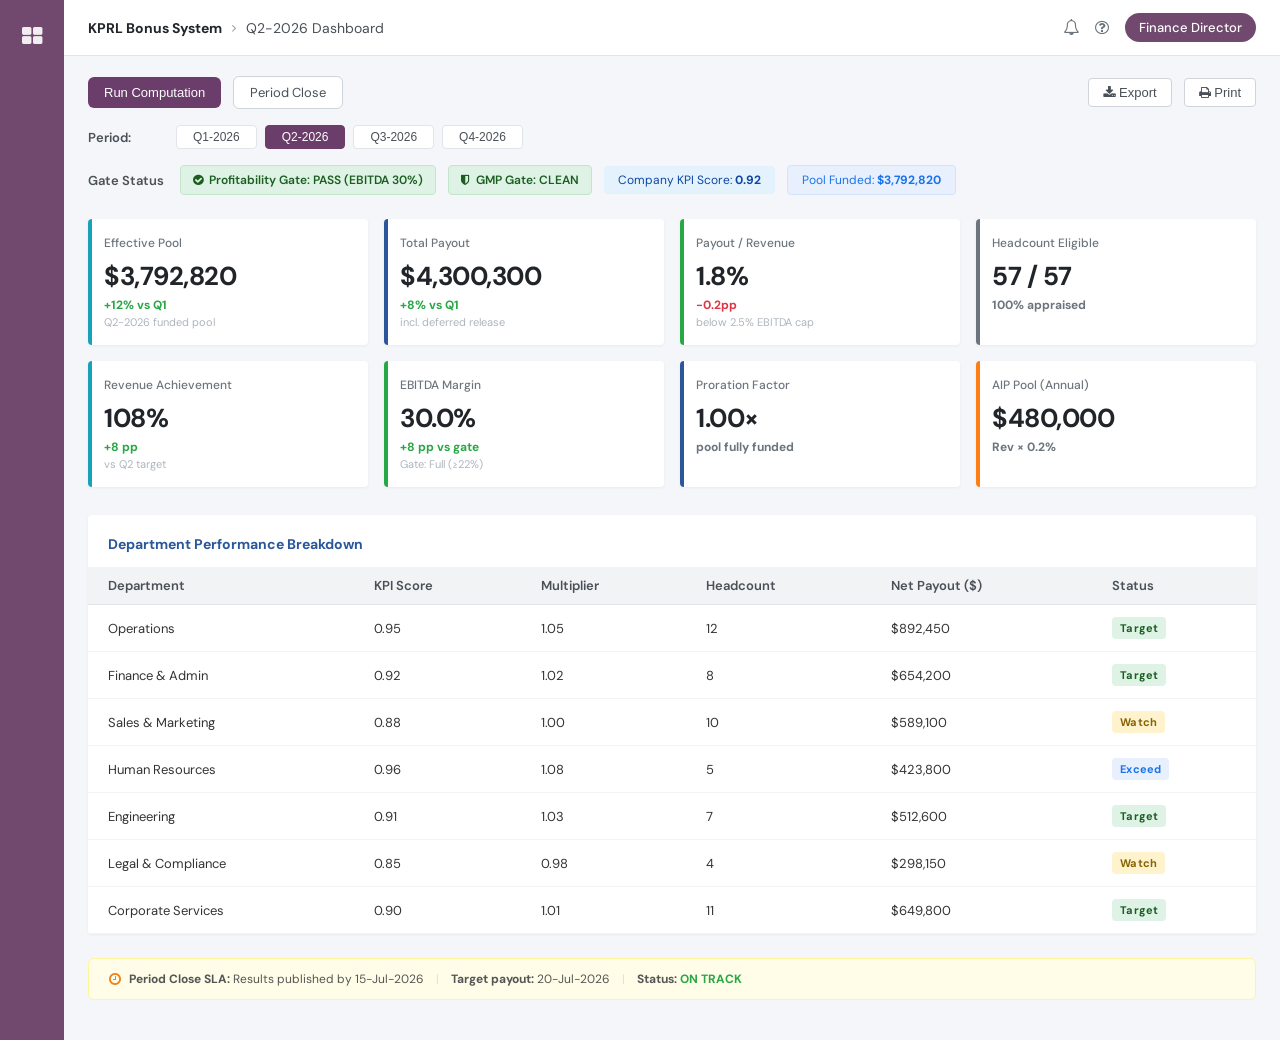
==== single-components/dashboard/index.html @ 0d8fa80e "feat: Add login and dashboard components for KPRL BMS - Implemented login functionality with form va" ====
<!DOCTYPE html>
<html lang="en">
<head>
    <meta charset="UTF-8">
    <meta name="viewport" content="width=device-width, initial-scale=1.0">
    <title>KPRL Bonus System - Q2-2026 Dashboard</title>
    <link rel="preconnect" href="https://fonts.googleapis.com">
    <link rel="preconnect" href="https://fonts.gstatic.com" crossorigin>
    <link href="https://fonts.googleapis.com/css2?family=DM+Sans:wght@300;400;500;600;700;800&display=swap" rel="stylesheet">
    <link rel="stylesheet" href="https://cdnjs.cloudflare.com/ajax/libs/font-awesome/4.7.0/css/font-awesome.min.css">
    <link rel="stylesheet" href="css/dashboard.css">
</head>
<body>

    <div class="kprl-dashboard-container">
        <aside class="kprl-sidebar">
            <div class="kprl-logo-box">
                <i class="fa fa-th-large kprl-logo-icon"></i>
            </div>
        </aside>

        <main class="kprl-main-content">

            <header class="kprl-header">
                <div class="kprl-breadcrumb">
                    <span class="kprl-brand-title">KPRL Bonus System</span>
                    <i class="fa fa-angle-right kprl-crumb-sep"></i>
                    <span class="kprl-current-view">Q2-2026 Dashboard</span>
                </div>
                <div class="kprl-user-actions">
                    <button class="kprl-icon-btn"><i class="fa fa-bell-o"></i></button>
                    <button class="kprl-icon-btn"><i class="fa fa-question-circle-o"></i></button>
                    <div class="kprl-user-badge">Finance Director</div>
                </div>
            </header>

            <section class="kprl-control-bar">
                <div class="kprl-action-group-left">
                    <button class="kprl-btn-primary">Run Computation</button>
                    <div class="kprl-status-pill-static">Period Close</div>
                </div>
                <div class="kprl-action-group-right">
                    <button class="kprl-btn-secondary"><i class="fa fa-download"></i> Export</button>
                    <button class="kprl-btn-secondary"><i class="fa fa-print"></i> Print</button>
                </div>
            </section>

            <nav class="kprl-period-tabs">
                <span class="kprl-label-text">Period:</span>
                <button class="kprl-tab-btn">Q1-2026</button>
                <button class="kprl-tab-btn kprl-tab-active">Q2-2026</button>
                <button class="kprl-tab-btn">Q3-2026</button>
                <button class="kprl-tab-btn">Q4-2026</button>
            </nav>

            <section class="kprl-gate-row">
                <span class="kprl-label-text">Gate Status</span>
                <div class="kprl-gate-badge kprl-gate-pass">
                    <i class="fa fa-check-circle"></i> Profitability Gate: PASS (EBITDA 30%)
                </div>
                <div class="kprl-gate-badge kprl-gate-clean">
                    <i class="fa fa-shield"></i> GMP Gate: CLEAN
                </div>
                <div class="kprl-gate-info-pill kprl-bg-light-blue">
                    Company KPI Score: <strong>0.92</strong>
                </div>
                <div class="kprl-gate-info-pill kprl-bg-bold-blue">
                    Pool Funded: <strong>$3,792,820</strong>
                </div>
            </section>

            <section class="kprl-kpi-grid">

                <div class="kprl-kpi-card kprl-border-cyan">
                    <div class="kprl-card-title">Effective Pool</div>
                    <div class="kprl-card-value">$3,792,820</div>
                    <div class="kprl-card-trend kprl-trend-up">+12% vs Q1</div>
                    <div class="kprl-card-subtext">Q2-2026 funded pool</div>
                </div>

                <div class="kprl-kpi-card kprl-border-dark-blue">
                    <div class="kprl-card-title">Total Payout</div>
                    <div class="kprl-card-value">$4,300,300</div>
                    <div class="kprl-card-trend kprl-trend-up">+8% vs Q1</div>
                    <div class="kprl-card-subtext">incl. deferred release</div>
                </div>

                <div class="kprl-kpi-card kprl-border-green">
                    <div class="kprl-card-title">Payout / Revenue</div>
                    <div class="kprl-card-value">1.8%</div>
                    <div class="kprl-card-trend kprl-trend-down">-0.2pp</div>
                    <div class="kprl-card-subtext">below 2.5% EBITDA cap</div>
                </div>

                <div class="kprl-kpi-card kprl-border-gray">
                    <div class="kprl-card-title">Headcount Eligible</div>
                    <div class="kprl-card-value">57 / 57</div>
                    <div class="kprl-card-trend kprl-trend-neutral">100% appraised</div>
                    <div class="kprl-card-subtext">&nbsp;</div>
                </div>

                <div class="kprl-kpi-card kprl-border-cyan">
                    <div class="kprl-card-title">Revenue Achievement</div>
                    <div class="kprl-card-value">108%</div>
                    <div class="kprl-card-trend kprl-trend-up">+8 pp</div>
                    <div class="kprl-card-subtext">vs Q2 target</div>
                </div>

                <div class="kprl-kpi-card kprl-border-green">
                    <div class="kprl-card-title">EBITDA Margin</div>
                    <div class="kprl-card-value">30.0%</div>
                    <div class="kprl-card-trend kprl-trend-up">+8 pp vs gate</div>
                    <div class="kprl-card-subtext">Gate: Full (&ge;22%)</div>
                </div>

                <div class="kprl-kpi-card kprl-border-dark-blue">
                    <div class="kprl-card-title">Proration Factor</div>
                    <div class="kprl-card-value">1.00&times;</div>
                    <div class="kprl-card-trend kprl-trend-neutral">pool fully funded</div>
                    <div class="kprl-card-subtext">&nbsp;</div>
                </div>

                <div class="kprl-kpi-card kprl-border-orange">
                    <div class="kprl-card-title">AIP Pool (Annual)</div>
                    <div class="kprl-card-value">$480,000</div>
                    <div class="kprl-card-trend kprl-trend-neutral">Rev &times; 0.2%</div>
                    <div class="kprl-card-subtext">&nbsp;</div>
                </div>

            </section>

            <section class="kprl-table-section">
                <h3 class="kprl-section-heading">Department Performance Breakdown</h3>

                <div class="kprl-table-responsive">
                    <table class="kprl-data-table">
                        <thead>
                            <tr>
                                <th>Department</th>
                                <th>KPI Score</th>
                                <th>Multiplier</th>
                                <th>Headcount</th>
                                <th>Net Payout ($)</th>
                                <th>Status</th>
                            </tr>
                        </thead>
                        <tbody>
                            <tr>
                                <td>Operations</td>
                                <td>0.95</td>
                                <td>1.05</td>
                                <td>12</td>
                                <td>$892,450</td>
                                <td><span class="kprl-status-tag kprl-tag-target">Target</span></td>
                            </tr>
                            <tr>
                                <td>Finance &amp; Admin</td>
                                <td>0.92</td>
                                <td>1.02</td>
                                <td>8</td>
                                <td>$654,200</td>
                                <td><span class="kprl-status-tag kprl-tag-target">Target</span></td>
                            </tr>
                            <tr>
                                <td>Sales &amp; Marketing</td>
                                <td>0.88</td>
                                <td>1.00</td>
                                <td>10</td>
                                <td>$589,100</td>
                                <td><span class="kprl-status-tag kprl-tag-watch">Watch</span></td>
                            </tr>
                            <tr>
                                <td>Human Resources</td>
                                <td>0.96</td>
                                <td>1.08</td>
                                <td>5</td>
                                <td>$423,800</td>
                                <td><span class="kprl-status-tag kprl-tag-exceed">Exceed</span></td>
                            </tr>
                            <tr>
                                <td>Engineering</td>
                                <td>0.91</td>
                                <td>1.03</td>
                                <td>7</td>
                                <td>$512,600</td>
                                <td><span class="kprl-status-tag kprl-tag-target">Target</span></td>
                            </tr>
                            <tr>
                                <td>Legal &amp; Compliance</td>
                                <td>0.85</td>
                                <td>0.98</td>
                                <td>4</td>
                                <td>$298,150</td>
                                <td><span class="kprl-status-tag kprl-tag-watch">Watch</span></td>
                            </tr>
                            <tr>
                                <td>Corporate Services</td>
                                <td>0.90</td>
                                <td>1.01</td>
                                <td>11</td>
                                <td>$649,800</td>
                                <td><span class="kprl-status-tag kprl-tag-target">Target</span></td>
                            </tr>
                        </tbody>
                    </table>
                </div>
            </section>

            <footer class="kprl-sla-footer">
                <div class="kprl-sla-content">
                    <i class="fa fa-clock-o kprl-sla-icon"></i>
                    <span><strong>Period Close SLA:</strong> Results published by 15-Jul-2026</span>
                    <span class="kprl-sla-divider">|</span>
                    <span><strong>Target payout:</strong> 20-Jul-2026</span>
                    <span class="kprl-sla-divider">|</span>
                    <span><strong>Status:</strong> <span class="kprl-text-success">ON TRACK</span></span>
                </div>
            </footer>

        </main>
    </div>

</body>
</html>
---- single-components/dashboard/css/dashboard.css ----
/* ==========================================================================
   KPRL BONUS SYSTEM BRAND & RESET CONFIGURATIONS
   ========================================================================== */
* {
    margin: 0;
    padding: 0;
    box-sizing: border-box;
}

body {
    font-family: 'DM Sans', sans-serif;
    background-color: #f6f8fa;
    color: #333333;
    -webkit-font-smoothing: antialiased;
    overflow-x: hidden;
}

/* Parent Workspace Dashboard Framework Layout */
.kprl-dashboard-container {
    display: flex;
    min-height: 100vh;
}

/* Left Sidebar Decorative Edge Panel */
.kprl-sidebar {
    width: 64px;
    background-color: #71496f; /* Signature deep plum tone */
    display: flex;
    flex-direction: column;
    align-items: center;
    padding-top: 16px;
    flex-shrink: 0;
}

.kprl-logo-box {
    width: 40px;
    height: 40px;
    display: flex;
    align-items: center;
    justify-content: center;
    cursor: pointer;
}

.kprl-logo-icon {
    color: #ffffff;
    font-size: 22px;
    opacity: 0.9;
}

/* Main Dashboard Container Context */
.kprl-main-content {
    flex-grow: 1;
    padding: 0 24px 40px 24px;
    background-color: #f4f6f9;
}

/* ==========================================================================
   NAVIGATION HEADER BAR
   ========================================================================== */
.kprl-header {
    height: 56px;
    display: flex;
    align-items: center;
    justify-content: space-between;
    border-bottom: 1px solid #e1e4e8;
    margin-bottom: 20px;
    background-color: #ffffff;
    margin-left: -24px;
    margin-right: -24px;
    padding: 0 24px;
}

.kprl-breadcrumb {
    display: flex;
    align-items: center;
    font-size: 14px;
}

.kprl-brand-title {
    font-weight: 700;
    color: #212529;
}

.kprl-crumb-sep {
    margin: 0 10px;
    color: #8c96a3;
    font-size: 12px;
}

.kprl-current-view {
    color: #495057;
    font-weight: 400;
}

.kprl-user-actions {
    display: flex;
    align-items: center;
    gap: 16px;
}

.kprl-icon-btn {
    background: none;
    border: none;
    color: #6c757d;
    font-size: 16px;
    cursor: pointer;
    transition: color 0.2s;
}

.kprl-icon-btn:hover {
    color: #212529;
}

.kprl-user-badge {
    background-color: #71496f;
    color: #ffffff;
    padding: 6px 14px;
    border-radius: 20px;
    font-size: 13px;
    font-weight: 500;
}

/* ==========================================================================
   CONTROLS, PILLS, & INTERACTION TOOLS
   ========================================================================== */
.kprl-control-bar {
    display: flex;
    align-items: center;
    justify-content: space-between;
    margin-bottom: 16px;
}

.kprl-action-group-left, .kprl-action-group-right {
    display: flex;
    align-items: center;
    gap: 12px;
}

.kprl-btn-primary {
    background-color: #6a3d6a;
    color: #ffffff;
    border: none;
    padding: 8px 16px;
    border-radius: 6px;
    font-weight: 500;
    font-size: 13px;
    cursor: pointer;
    transition: background-color 0.2s;
}

.kprl-btn-primary:hover {
    background-color: #532e53;
}

.kprl-btn-secondary {
    background-color: #ffffff;
    color: #495057;
    border: 1px solid #ced4da;
    padding: 6px 14px;
    border-radius: 4px;
    font-size: 13px;
    font-weight: 400;
    cursor: pointer;
    transition: background-color 0.2s, border-color 0.2s;
}

.kprl-btn-secondary:hover {
    background-color: #f8f9fa;
    border-color: #b5bbc1;
}

.kprl-status-pill-static {
    background-color: #ffffff;
    color: #495057;
    border: 1px solid #ced4da;
    padding: 7px 16px;
    border-radius: 6px;
    font-size: 13px;
}

/* Period Label Timeline Selection Tabs */
.kprl-period-tabs {
    display: flex;
    align-items: center;
    gap: 8px;
    margin-bottom: 16px;
}

.kprl-label-text {
    font-size: 13px;
    font-weight: 600;
    color: #495057;
    min-width: 80px;
}

.kprl-tab-btn {
    background-color: #ffffff;
    border: 1px solid #e1e4e8;
    color: #495057;
    padding: 4px 16px;
    border-radius: 4px;
    font-size: 12px;
    cursor: pointer;
    transition: all 0.2s ease;
}

.kprl-tab-btn:hover {
    background-color: #f1f3f5;
}

.kprl-tab-active {
    background-color: #6a3d6a;
    color: #ffffff;
    border-color: #6a3d6a;
    font-weight: 500;
}

/* ==========================================================================
   GATE STATUS LINE ITEMS
   ========================================================================== */
.kprl-gate-row {
    display: flex;
    align-items: center;
    flex-wrap: wrap;
    gap: 12px;
    margin-bottom: 24px;
}

.kprl-gate-badge {
    padding: 6px 12px;
    border-radius: 4px;
    font-size: 12px;
    font-weight: 600;
    display: flex;
    align-items: center;
    gap: 6px;
}

.kprl-gate-pass {
    background-color: #def2e6;
    color: #1b5e20;
    border: 1px solid #c3e6cb;
}

.kprl-gate-clean {
    background-color: #def2e6;
    color: #1b5e20;
    border: 1px solid #c3e6cb;
}

.kprl-gate-info-pill {
    padding: 6px 14px;
    border-radius: 4px;
    font-size: 12px;
}

.kprl-bg-light-blue {
    background-color: #e3f2fd;
    color: #0d47a1;
}

.kprl-bg-bold-blue {
    background-color: #e8f0fe;
    color: #1a73e8;
    border: 1px solid #d2e3fc;
}

/* ==========================================================================
   METRIC SUMMARY GRID & ANIMATED CARDS
   ========================================================================== */
.kprl-kpi-grid {
    display: grid;
    grid-template-columns: repeat(4, 1fr);
    gap: 16px;
    margin-bottom: 28px;
}

/* Interactive Card Entry & Scale Micro-Animations */
.kprl-kpi-card {
    background-color: #ffffff;
    border-radius: 4px;
    padding: 16px;
    box-shadow: 0 1px 3px rgba(0, 0, 0, 0.05);
    position: relative;
    transition: transform 0.25s cubic-bezier(0.4, 0, 0.2, 1), box-shadow 0.25s ease;
    animation: kprl-fade-in 0.4s cubic-bezier(0.1, 0.8, 0.3, 1) both;
}

.kprl-kpi-card:hover {
    transform: translateY(-4px) scale(1.015);
    box-shadow: 0 6px 16px rgba(0, 0, 0, 0.08);
}

/* Staggered card load triggers */
.kprl-kpi-card:nth-child(1) { animation-delay: 0.05s; }
.kprl-kpi-card:nth-child(2) { animation-delay: 0.10s; }
.kprl-kpi-card:nth-child(3) { animation-delay: 0.15s; }
.kprl-kpi-card:nth-child(4) { animation-delay: 0.20s; }

/* Structural Colored Side Accent Bars */
.kprl-kpi-card::before {
    content: '';
    position: absolute;
    left: 0;
    top: 0;
    bottom: 0;
    width: 4px;
    border-top-left-radius: 4px;
    border-bottom-left-radius: 4px;
}

.kprl-border-cyan::before { background-color: #17a2b8; }
.kprl-border-dark-blue::before { background-color: #2b579a; }
.kprl-border-green::before { background-color: #28a745; }
.kprl-border-gray::before { background-color: #6c757d; }
.kprl-border-orange::before { background-color: #fd7e14; }

/* Typography inside Metrics Cards */
.kprl-card-title {
    font-size: 12px;
    color: #6c757d;
    font-weight: 500;
    margin-bottom: 8px;
}

.kprl-card-value {
    font-size: 26px;
    font-weight: 700;
    color: #212529;
    margin-bottom: 4px;
    letter-spacing: -0.5px;
}

.kprl-card-trend {
    font-size: 12px;
    font-weight: 700;
    margin-bottom: 2px;
}

.kprl-trend-up { color: #28a745; }
.kprl-trend-down { color: #dc3545; }
.kprl-trend-neutral { color: #6c757d; }

.kprl-card-subtext {
    font-size: 11px;
    color: #adb5bd;
}

/* ==========================================================================
   DEPARTMENT BREAKDOWN TABLE SECTION
   ========================================================================== */
.kprl-table-section {
    background-color: #ffffff;
    border-radius: 4px;
    padding: 20px 0 0 0;
    box-shadow: 0 1px 3px rgba(0, 0, 0, 0.05);
    margin-bottom: 24px;
}

.kprl-section-heading {
    font-size: 14px;
    font-weight: 700;
    color: #2b579a;
    padding: 0 20px 14px 20px;
}

.kprl-table-responsive {
    width: 100%;
    overflow-x: auto;
}

.kprl-data-table {
    width: 100%;
    border-collapse: collapse;
    font-size: 13px;
    text-align: left;
}

.kprl-data-table th {
    background-color: #f1f3f5;
    color: #495057;
    font-weight: 600;
    padding: 10px 20px;
    border-bottom: 1px solid #e1e4e8;
}

.kprl-data-table td {
    padding: 12px 20px;
    border-bottom: 1px solid #f1f3f5;
    color: #333333;
}

.kprl-data-table tbody tr:hover {
    background-color: #f8f9fa;
}

/* Row Performance Status Badges */
.kprl-status-tag {
    display: inline-block;
    padding: 4px 8px;
    border-radius: 4px;
    font-size: 11px;
    font-weight: 700;
    text-align: center;
    letter-spacing: 0.2px;
}

.kprl-tag-target {
    background-color: #def2e6;
    color: #1b5e20;
}

.kprl-tag-exceed {
    background-color: #e8f0fe;
    color: #1a73e8;
}

.kprl-tag-watch {
    background-color: #fff3cd;
    color: #856404;
}

/* ==========================================================================
   BOTTOM ALERT & SLA STATUS PANEL
   ========================================================================== */
.kprl-sla-footer {
    background-color: #fffde7;
    border: 1px solid #fff59d;
    border-radius: 6px;
    padding: 12px 20px;
}

.kprl-sla-content {
    display: flex;
    align-items: center;
    font-size: 12px;
    color: #555555;
    flex-wrap: wrap;
}

.kprl-sla-icon {
    color: #f57f17;
    font-size: 14px;
    margin-right: 8px;
}

.kprl-sla-divider {
    margin: 0 12px;
    color: #e0e0e0;
}

.kprl-text-success {
    color: #28a745;
    font-weight: 700;
}

/* ==========================================================================
   KEYFRAME ANIMATION PROCEDURES
   ========================================================================== */
@keyframes kprl-fade-in {
    from {
        opacity: 0;
        transform: translateY(12px);
    }
    to {
        opacity: 1;
        transform: translateY(0);
    }
}

/* Responsive Scaling Breakpoints */
@media (max-width: 1100px) {
    .kprl-kpi-grid {
        grid-template-columns: repeat(2, 1fr);
    }
}

@media (max-width: 650px) {
    .kprl-kpi-grid {
        grid-template-columns: 1fr;
    }
    .kprl-control-bar, .kprl-gate-row {
        flex-direction: column;
        align-items: flex-start;
        gap: 10px;
    }
}
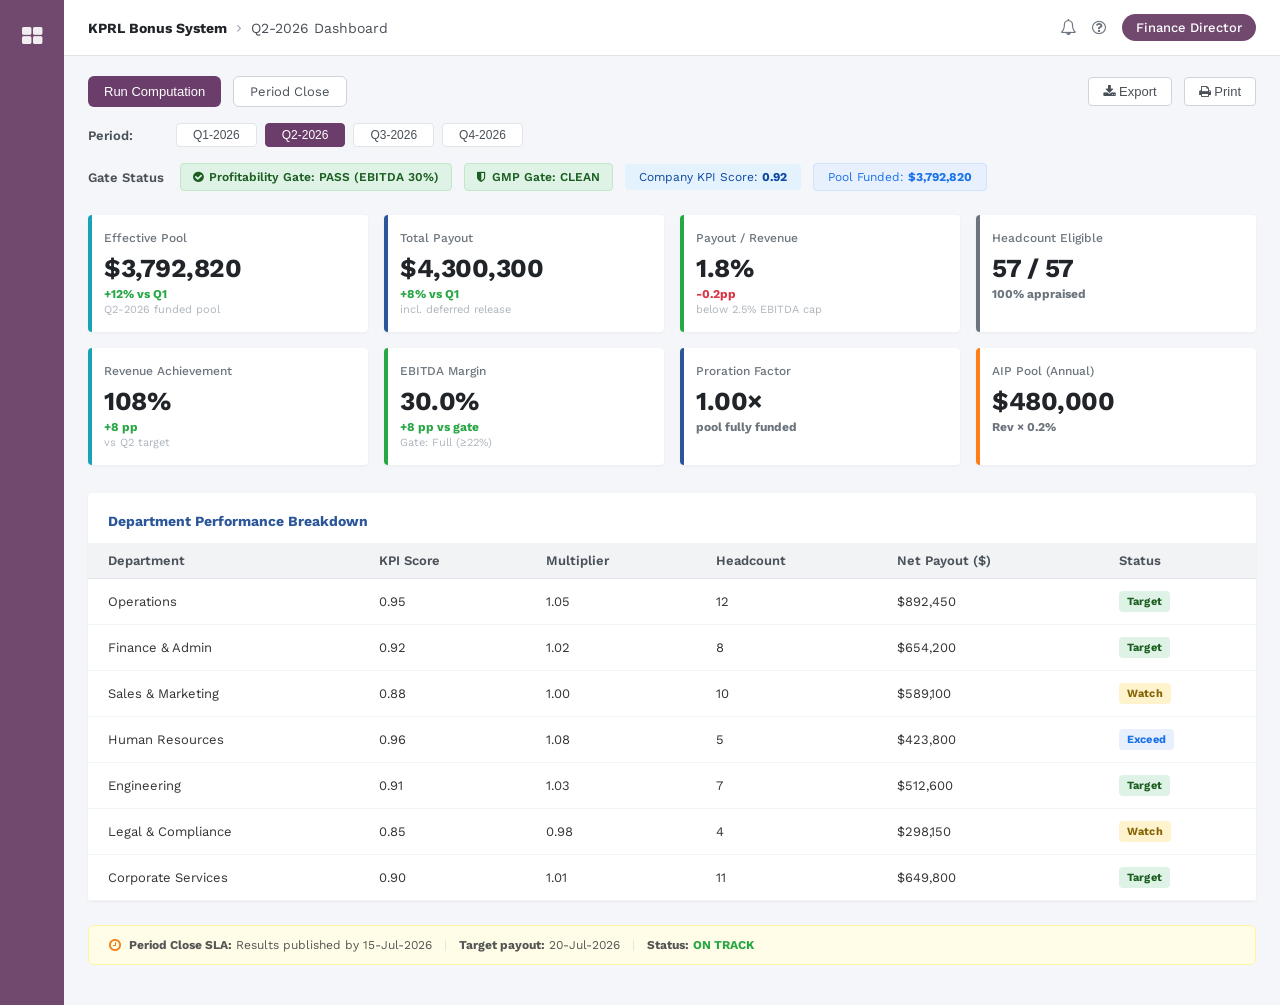
==== commit 44193ee3: "Add views for tenure multipliers, territory payouts, and territories; update font styles across comp" ====
--- a/single-components/dashboard/index.html
+++ b/single-components/dashboard/index.html
@@ -6,7 +6,7 @@
     <title>KPRL Bonus System - Q2-2026 Dashboard</title>
     <link rel="preconnect" href="https://fonts.googleapis.com">
     <link rel="preconnect" href="https://fonts.gstatic.com" crossorigin>
-    <link href="https://fonts.googleapis.com/css2?family=DM+Sans:wght@300;400;500;600;700;800&display=swap" rel="stylesheet">
+    <link href="https://fonts.googleapis.com/css2?family=Work+Sans:wght@300;400;500;600;700;800&display=swap" rel="stylesheet">
     <link rel="stylesheet" href="https://cdnjs.cloudflare.com/ajax/libs/font-awesome/4.7.0/css/font-awesome.min.css">
     <link rel="stylesheet" href="css/dashboard.css">
 </head>
--- a/single-components/dashboard/css/dashboard.css
+++ b/single-components/dashboard/css/dashboard.css
@@ -8,7 +8,7 @@
 }
 
 body {
-    font-family: 'DM Sans', sans-serif;
+    font-family: 'Work Sans', sans-serif;
     background-color: #f6f8fa;
     color: #333333;
     -webkit-font-smoothing: antialiased;
